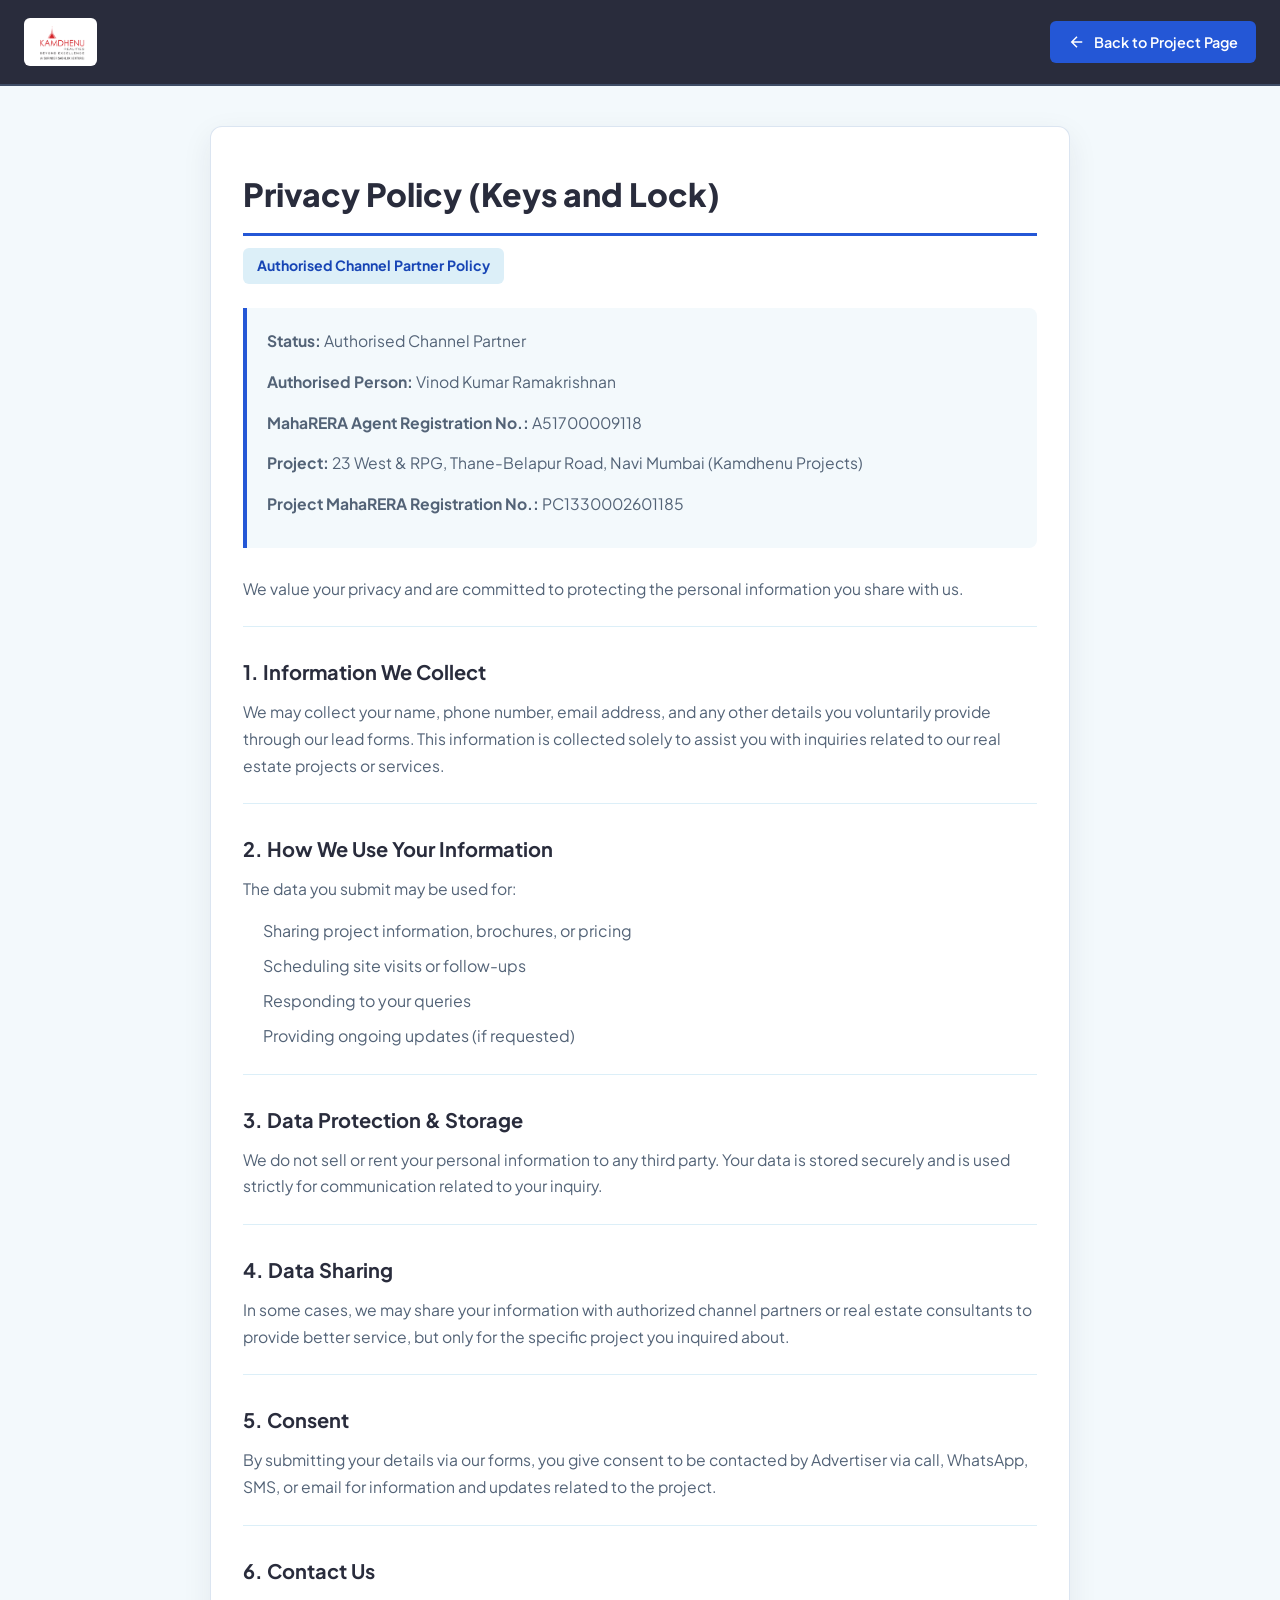
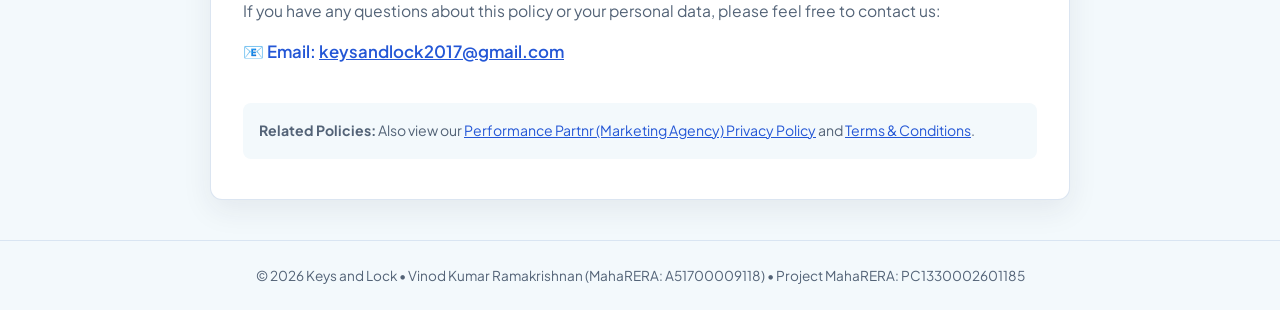
==== privacy-policy-cp.html @ 13b9f122 "feat: complete Kamdhenu 23 West & RPG landing page with WebP assets, legal compliance, and mobile re" ====
<!DOCTYPE html>
<html lang="en">
<head>
  <meta charset="UTF-8">
  <meta http-equiv="refresh" content="0; url=privacy-policy.html">
  <title>Redirecting to Privacy Policy (Keys and Lock)</title>
  <script>window.location.href = "privacy-policy.html";</script>
</head>
<body>
  <p>Redirecting to <a href="privacy-policy.html">Privacy Policy (Keys and Lock)</a>...</p>
</body>
</html>
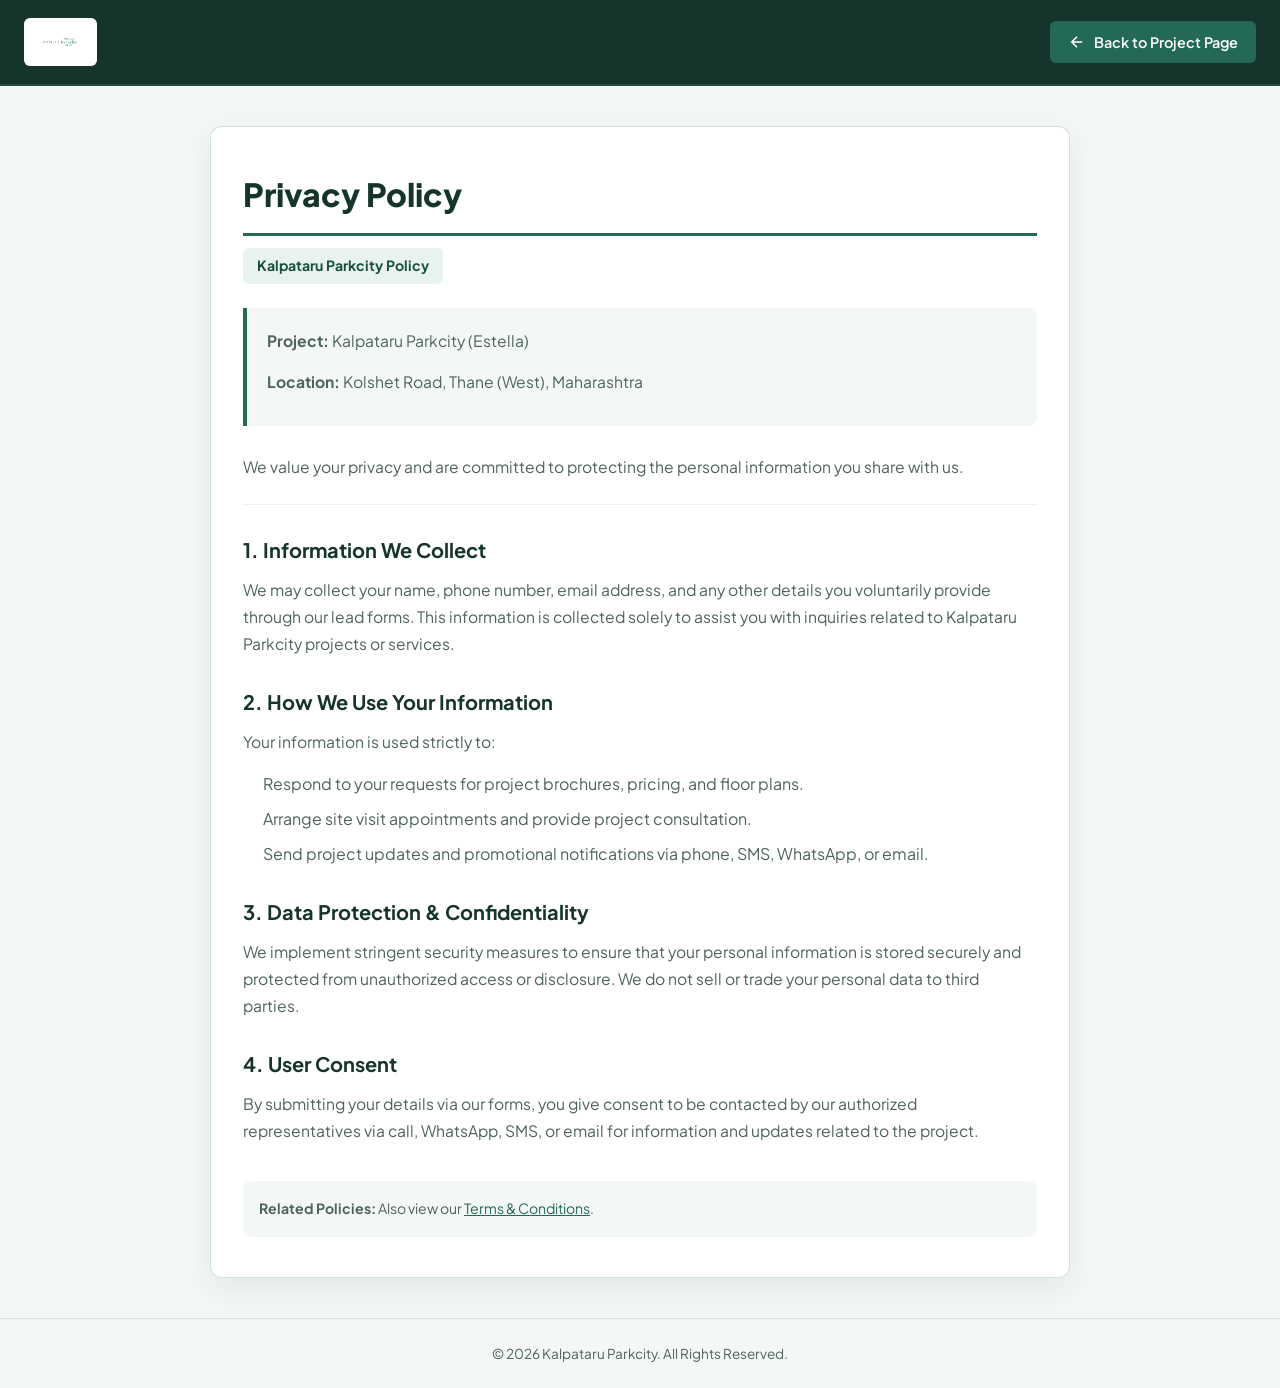
==== commit 5136c955: "feat: complete overhaul for Kalpataru Parkcity (Estella) - update logo, colors, media, video, and co" ====
--- a/privacy-policy-cp.html
+++ b/privacy-policy-cp.html
@@ -3,10 +3,10 @@
 <head>
   <meta charset="UTF-8">
   <meta http-equiv="refresh" content="0; url=privacy-policy.html">
-  <title>Redirecting to Privacy Policy (Keys and Lock)</title>
+  <title>Redirecting to Privacy Policy</title>
   <script>window.location.href = "privacy-policy.html";</script>
 </head>
 <body>
-  <p>Redirecting to <a href="privacy-policy.html">Privacy Policy (Keys and Lock)</a>...</p>
+  <p>Redirecting to <a href="privacy-policy.html">Privacy Policy</a>...</p>
 </body>
 </html>
